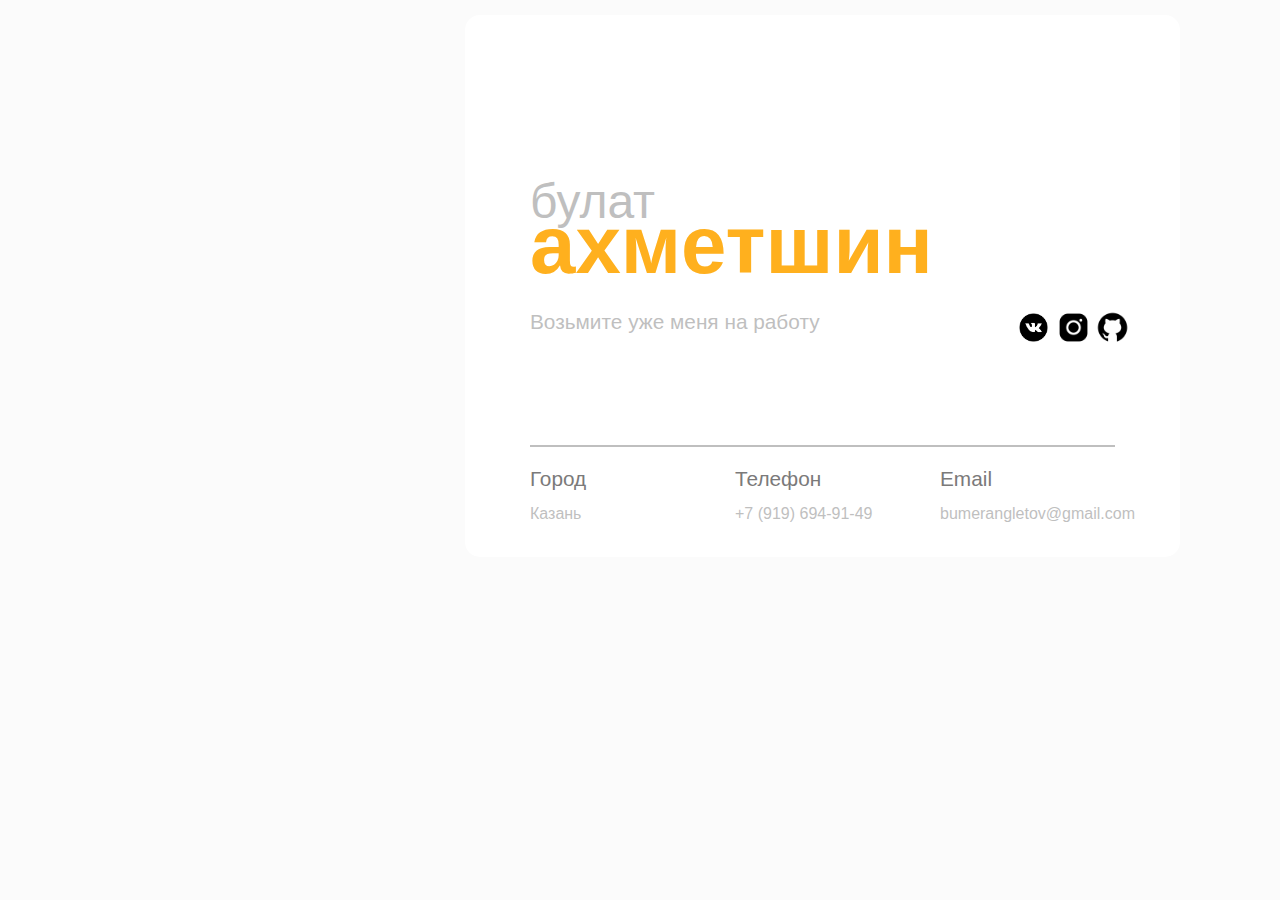
==== index.html @ 5d615b04 "add header block v0.1" ====
<!DOCTYPE html>
<html lang="en">
<head>
    <meta charset="UTF-8">
    <title>Title</title>
    <link rel="stylesheet" href="https://stackpath.bootstrapcdn.com/bootstrap/4.5.2/css/bootstrap.min.css" integrity="sha384-JcKb8q3iqJ61gNV9KGb8thSsNjpSL0n8PARn9HuZOnIxN0hoP+VmmDGMN5t9UJ0Z" crossorigin="anonymous">
    <link rel="stylesheet" href="indexStyles.css">
</head>
<body>
    <div class="container">

        <div class="block-header">
            <div class="row">

                <div class="col-md-4">
                    <div class="block_header_left_section">

                    </div>
                </div>

                <div class="col-md-8">
                    <div class="block_header_right_section">

                        <header class="container-fluid block_header_right_section_header">

                            <div class="row">
                                <div class="col-md-8">
                                    <h1 id="name">булат<br><span id="surname"><strong>ахметшин</strong></span></h1>
                                </div>
                            </div>

                            <div class="row mt-4">
                                <div class="col-md-8">
                                    <h3 id="hopes">Возьмите уже меня на работу</h3>
                                </div>
                                <div class="col-md-4">
                                    <div class="row">
                                        <div class="block_header_right_section_header_social">
                                            <a href=""><img src="img/vk-circled.png" width="35" height="35"></a>
                                            <a href=""><img src="img/instagram-new.png" width="35" height="35"></a>
                                            <a href=""><img src="img/github.png" width="35" height="35"></a>
                                        </div>
                                    </div>
                                </div>
                            </div>

                            <div class="block_header_right_section_footer">
                                <div class="row">
                                    <div class="col-md-4">
                                        <h3 class="footer_h3">Город</h3>
                                        <p class="footer_p">Казань</p>
                                    </div>
                                    <div class="col-md-4">
                                        <h3 class="footer_h3">Телефон</h3>
                                        <p class="footer_p">+7 (919) 694-91-49</p>
                                    </div>
                                    <div class="col-md-4">
                                        <h3 class="footer_h3">Email</h3>
                                        <p class="footer_p">bumerangletov@gmail.com</p>
                                    </div>
                                </div>
                            </div>

                        </header>

                    </div>

                </div>

            </div>
        </div>
    </div>

    <script src="https://stackpath.bootstrapcdn.com/bootstrap/4.5.2/js/bootstrap.min.js" integrity="sha384-B4gt1jrGC7Jh4AgTPSdUtOBvfO8shuf57BaghqFfPlYxofvL8/KUEfYiJOMMV+rV" crossorigin="anonymous"></script>
</body>
</html>
---- indexStyles.css ----
* {
    margin: 0;
    padding: 0;
}

body {
    background-color: #fbfbfb;
}

.block_header_right_section {
    padding: 15px 50px;
    border-radius: 15px;
    margin-top: 15px;
    margin-right: 15px;
    background-color: white;
}

.block_header_right_section_header {
    margin-top: 150px;
    font-family: "Bahnschrift", sans-serif;
}

#name {
    font-size: 3em;
    color: #bfbfbf;
    padding-bottom: 0;
    line-height: 90%;
}

#surname {
    padding: 0;
    margin-top: 0;
    font-size: 1.7em;
    color: #ffb01e;
}

#hopes {
    color: #bfbfbf;
    font-size: 1.3em;
}

.block_header_right_section_footer {
    border-top: 2px solid #bfbfbf;
    margin-top: 100px;
}

.footer_h3 {
    font-size: 1.3em;
    margin-top: 20px;
    color: #7b7a7a;
}

.footer_p {
    color: #bfbfbf;
    margin-top: 10px;
}

.block_header_right_section_header_social {
    margin-left: auto;
}
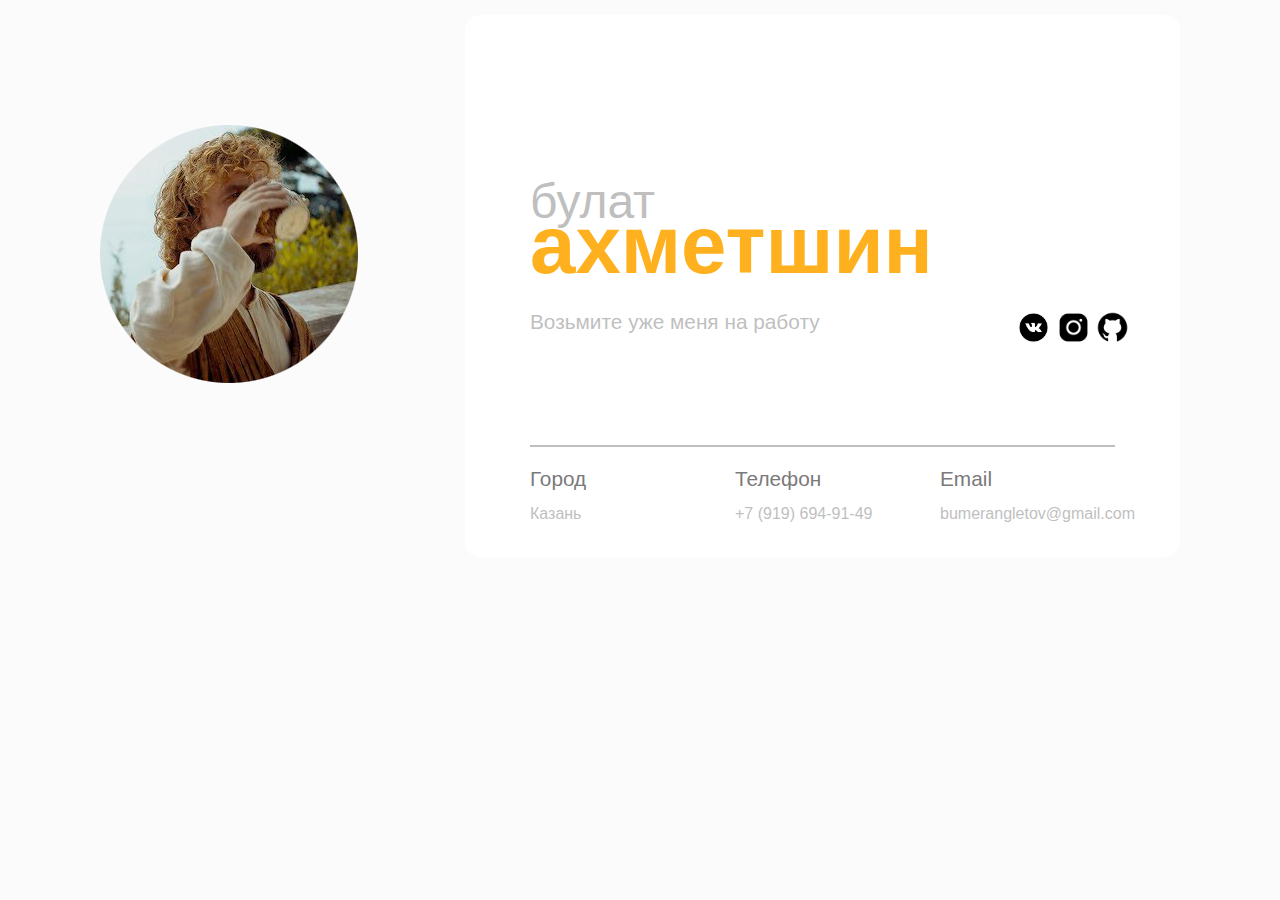
==== commit 63db230d: "added main image" ====
--- a/index.html
+++ b/index.html
@@ -12,9 +12,11 @@
         <div class="block-header">
             <div class="row">
 
-                <div class="col-md-4">
+                <div class="col-sm-12 col-md-4">
                     <div class="block_header_left_section">
-
+                        <div class="col-md-12">
+                            <img class="" src="img/forCV.png">
+                        </div>
                     </div>
                 </div>
 
--- a/indexStyles.css
+++ b/indexStyles.css
@@ -5,6 +5,10 @@
 
 body {
     background-color: #fbfbfb;
+}
+
+.block_header_left_section {
+    margin-top: 125px;
 }
 
 .block_header_right_section {
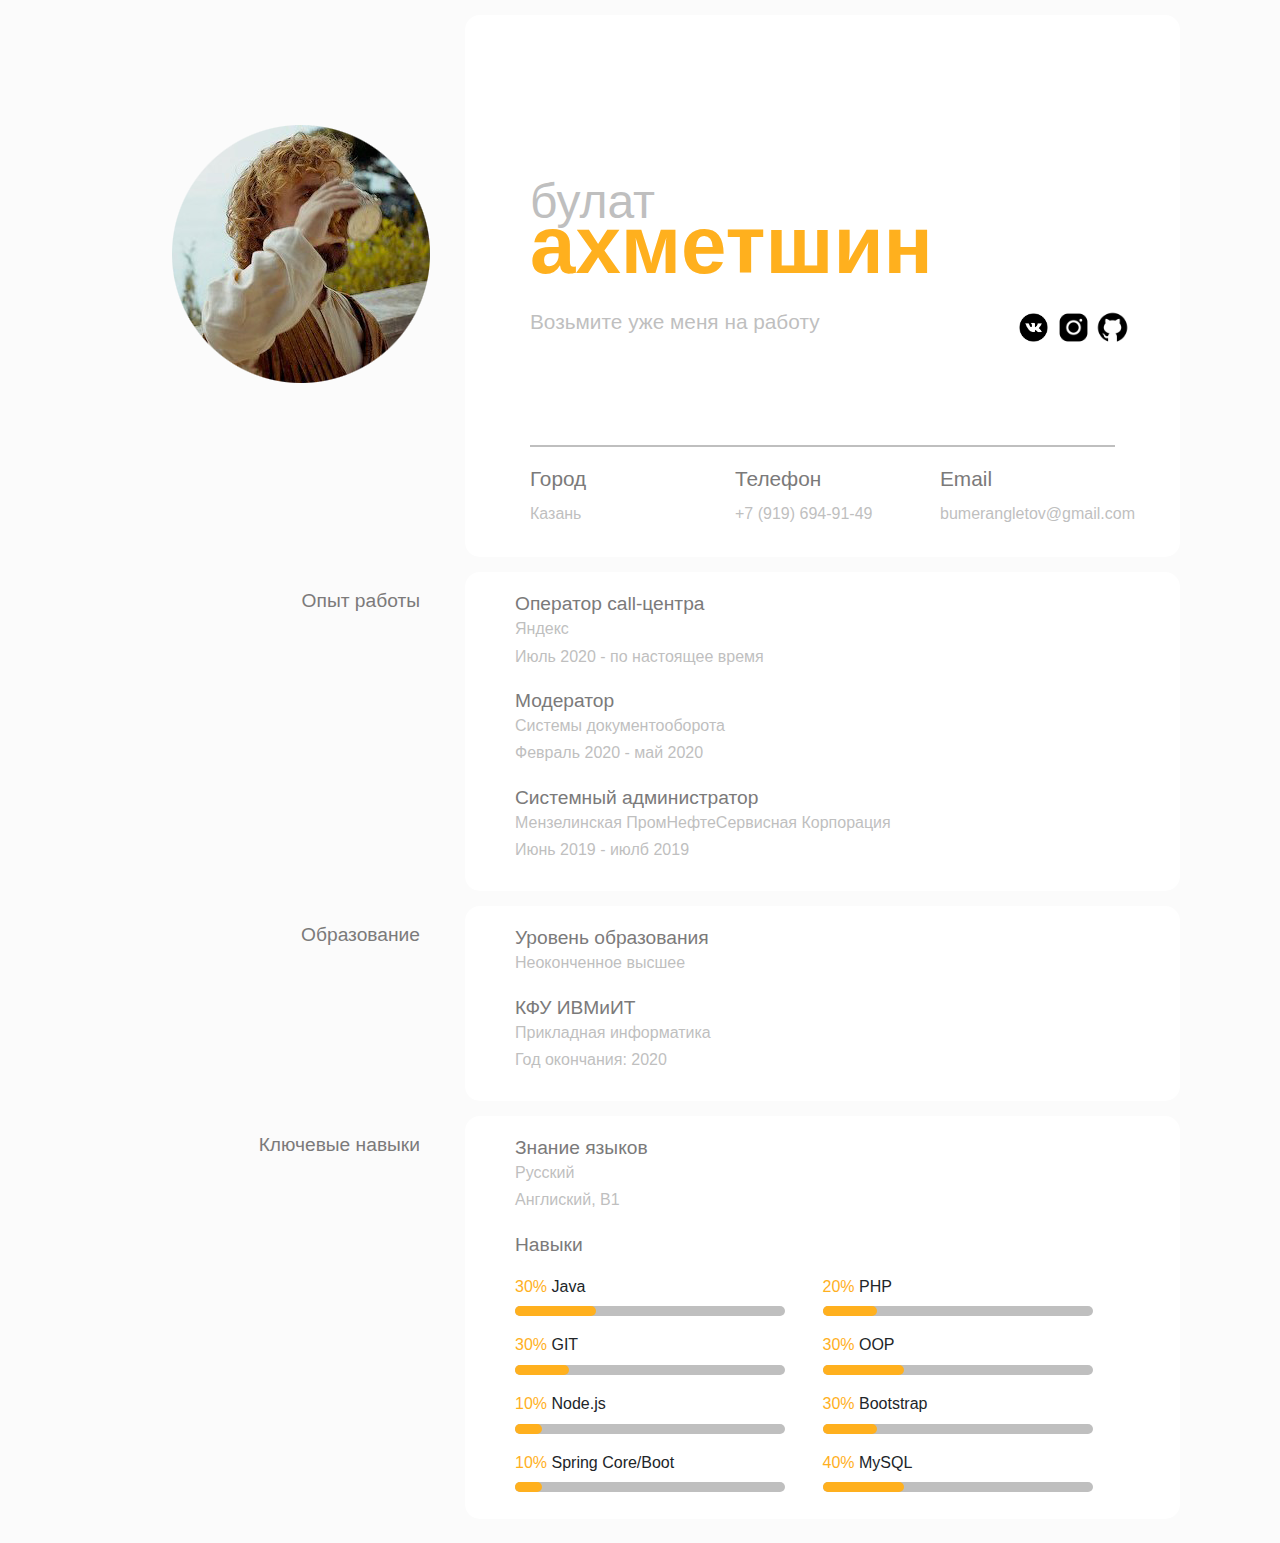
==== commit 7eab3d66: "vse rabotaet" ====
--- a/index.html
+++ b/index.html
@@ -2,7 +2,7 @@
 <html lang="en">
 <head>
     <meta charset="UTF-8">
-    <title>Title</title>
+    <title>Мое резюме</title>
     <link rel="stylesheet" href="https://stackpath.bootstrapcdn.com/bootstrap/4.5.2/css/bootstrap.min.css" integrity="sha384-JcKb8q3iqJ61gNV9KGb8thSsNjpSL0n8PARn9HuZOnIxN0hoP+VmmDGMN5t9UJ0Z" crossorigin="anonymous">
     <link rel="stylesheet" href="indexStyles.css">
 </head>
@@ -12,15 +12,13 @@
         <div class="block-header">
             <div class="row">
 
-                <div class="col-sm-12 col-md-4">
+                <div class="col-12 col-sm-12 col-md-8 col-lg-4">
                     <div class="block_header_left_section">
-                        <div class="col-md-12">
-                            <img class="" src="img/forCV.png">
-                        </div>
-                    </div>
-                </div>
-
-                <div class="col-md-8">
+                        <img class="" src="img/forCV.png" alt="ето я">
+                    </div>
+                </div>
+
+                <div class="col-12 col-sm-12 col-lg-8">
                     <div class="block_header_right_section">
 
                         <header class="container-fluid block_header_right_section_header">
@@ -38,9 +36,9 @@
                                 <div class="col-md-4">
                                     <div class="row">
                                         <div class="block_header_right_section_header_social">
-                                            <a href=""><img src="img/vk-circled.png" width="35" height="35"></a>
-                                            <a href=""><img src="img/instagram-new.png" width="35" height="35"></a>
-                                            <a href=""><img src="img/github.png" width="35" height="35"></a>
+                                            <a href="https://vk.com/helloooo_world"><img src="img/vk-circled.png" width="35" height="35"></a>
+                                            <a href="https://www.instagram.com/frank_green19/?hl=ru"><img src="img/instagram-new.png" width="35" height="35"></a>
+                                            <a href="https://github.com/FrankGreen19?tab=repositories"><img src="img/github.png" width="35" height="35"></a>
                                         </div>
                                     </div>
                                 </div>
@@ -71,8 +69,164 @@
 
             </div>
         </div>
+
+        <div class="block_main">
+            <div class="container-fluid">
+            </div>
+            <div class="row">
+
+                <div class="col-sm-12 col-md-8 col-lg-4">
+                    <div class="block_main_left_section">
+                        <h5 class="block_main_left_section_header">Опыт работы</h5>
+                    </div>
+                </div>
+
+                <div class="col-sm-12 col-md-12 col-lg-8">
+                    <div class="block_main_right_section">
+                        <div class="work_block">
+
+                            <h5 class="work_block_h5">Оператор call-центра</h5>
+                            <p>Яндекс</p>
+                            <p>Июль 2020 - по настоящее время</p>
+                            <br>
+
+                            <h5 class="work_block_h5">Модератор</h5>
+                            <p>Системы документооборота</p>
+                            <p>Февраль 2020 - май 2020</p>
+                            <br>
+
+                            <h5 class="work_block_h5">Системный администратор</h5>
+                            <p>Мензелинская ПромНефтеСервисная Корпорация</p>
+                            <p>Июнь 2019 - июлб 2019</p>
+
+                        </div>
+
+                    </div>
+                </div>
+
+            </div>
+
+            <div class="row">
+                <div class="col-12 col-sm-12 col-md-8 col-lg-4">
+                    <div class="block_main_left_section">
+                        <h3 class="block_main_left_section_header">Образование</h3>
+                    </div>
+                </div>
+
+                <div class="col-12 col-sm-12 col-md-12 col-lg-8">
+                    <div class="block_main_right_section">
+                        <div class="work_block">
+                            <h5 class="work_block_h5">Уровень образования</h5>
+                            <p>Неоконченное высшее</p>
+                            <br>
+
+                            <h5 class="work_block_h5">КФУ ИВМиИТ</h5>
+                            <p>Прикладная информатика</p>
+                            <p>Год окончания: 2020</p>
+                        </div>
+                    </div>
+                </div>
+            </div>
+
+            <div class="row">
+                <div class="col-12 col-sm-12 col-md-8 col-lg-4">
+                    <div class="block_main_left_section">
+                        <h3 class="block_main_left_section_header">Ключевые навыки</h3>
+                    </div>
+                </div>
+
+                <div class="col-12 col-sm-12 col-md-12 col-lg-8">
+                    <div class="block_main_right_section">
+                        <div class="work_block">
+                            <h5 class="work_block_h5">Знание языков</h5>
+                            <p>Русский</p>
+                            <p>Англиский, B1</p>
+                            <br>
+
+                            <h5 class="work_block_h5">Навыки</h5>
+
+                        </div>
+
+                        <div class="row">
+
+                            <div class="col-sm-8 col-md-6 col-lg-6">
+                                <div class="skills_block">
+                                    <p><span style="color: #ffb01e">30%</span>  Java</p>
+                                    <div class="scale">
+                                        <div class="fullness java">
+                                        </div>
+                                    </div>
+                                    <br>
+                                </div>
+                                <div class="skills_block">
+                                    <p><span style="color: #ffb01e">30%</span>  GIT</p>
+                                    <div class="scale">
+                                        <div class="fullness php">
+                                        </div>
+                                    </div>
+                                    <br>
+                                </div>
+                                <div class="skills_block">
+                                    <p><span style="color: #ffb01e">10%</span>  Node.js</p>
+                                    <div class="scale">
+                                        <div class="fullness node">
+                                        </div>
+                                    </div>
+                                    <br>
+                                </div>
+                                <div class="skills_block">
+                                    <p><span style="color: #ffb01e">10%</span> Spring Core/Boot</p>
+                                    <div class="scale">
+                                        <div class="fullness node">
+                                        </div>
+                                    </div>
+                                    <br>
+                                </div>
+                            </div>
+
+                            <div class="col-md-6>">
+                                <div class="skills_block">
+                                    <p><span style="color: #ffb01e">20%</span>  PHP</p>
+                                    <div class="scale">
+                                        <div class="fullness php">
+                                        </div>
+                                    </div>
+                                    <br>
+                                </div>
+                                <div class="skills_block">
+                                    <p><span style="color: #ffb01e">30%</span>  OOP</p>
+                                    <div class="scale">
+                                        <div class="fullness oop">
+                                        </div>
+                                    </div>
+                                    <br>
+                                </div>
+                                <div class="skills_block">
+                                    <p><span style="color: #ffb01e">30%</span>  Bootstrap</p>
+                                    <div class="scale">
+                                        <div class="fullness php">
+                                        </div>
+                                    </div>
+                                    <br>
+                                </div>
+                                <div class="skills_block">
+                                    <p><span style="color: #ffb01e">40%</span>  MySQL</p>
+                                    <div class="scale">
+                                        <div class="fullness sql">
+                                        </div>
+                                    </div>
+                                    <br>
+                                </div>
+                            </div>
+                        </div>
+
+                    </div>
+                </div>
+            </div>
+
+        </div>
+        <br>
     </div>
 
-    <script src="https://stackpath.bootstrapcdn.com/bootstrap/4.5.2/js/bootstrap.min.js" integrity="sha384-B4gt1jrGC7Jh4AgTPSdUtOBvfO8shuf57BaghqFfPlYxofvL8/KUEfYiJOMMV+rV" crossorigin="anonymous"></script>
 </body>
 </html>--- a/indexStyles.css
+++ b/indexStyles.css
@@ -7,8 +7,14 @@
     background-color: #fbfbfb;
 }
 
+/*
+   ************************ Шапка ************************
+*/
+
 .block_header_left_section {
+    text-align: right;
     margin-top: 125px;
+    margin-right: 5px;
 }
 
 .block_header_right_section {
@@ -61,4 +67,84 @@
 
 .block_header_right_section_header_social {
     margin-left: auto;
+}
+
+/*
+    ************************ Мэйн ***************************
+*/
+
+.block_main_right_section {
+    padding: 20px 50px;
+    border-radius: 15px;
+    margin-top: 15px;
+    margin-right: 15px;
+    background-color: white;
+}
+
+.block_main_left_section {
+    text-align: right;
+    margin-top: 32px;
+    margin-right: 15px;
+}
+
+.block_main_left_section_header {
+    position: relative;
+    font-size: 1.2em;
+    margin-right: auto;
+    color: #7b7a7a;
+}
+
+.work_block {
+    line-height: 70%;
+    color: #bfbfbf;
+}
+
+.work_block_h5 {
+    font-size: 1.2em;
+    color: #7b7a7a;
+}
+
+.skills_block {
+    margin-top: 20px;
+    margin-right: 20px;
+    line-height: 40%;
+}
+
+.scale{
+    width: 270px;
+    height: 10px;
+    background: #bfbfbf;
+    border-radius: 10px;
+}
+.fullness{
+    height: 100%;
+    background: #ffb01e;
+    border-radius: 10px;
+}
+
+.java{
+    width: 30%;
+}
+
+.php {
+    width: 20%;
+}
+
+.oop {
+    width: 30%;
+}
+
+.node {
+    width: 10%;
+}
+
+.sql {
+    width: 30%;
+}
+
+@media (max-width: 576px) {
+    .block_header_left_section {
+        text-align: center;
+        margin: 40px;
+    }
 }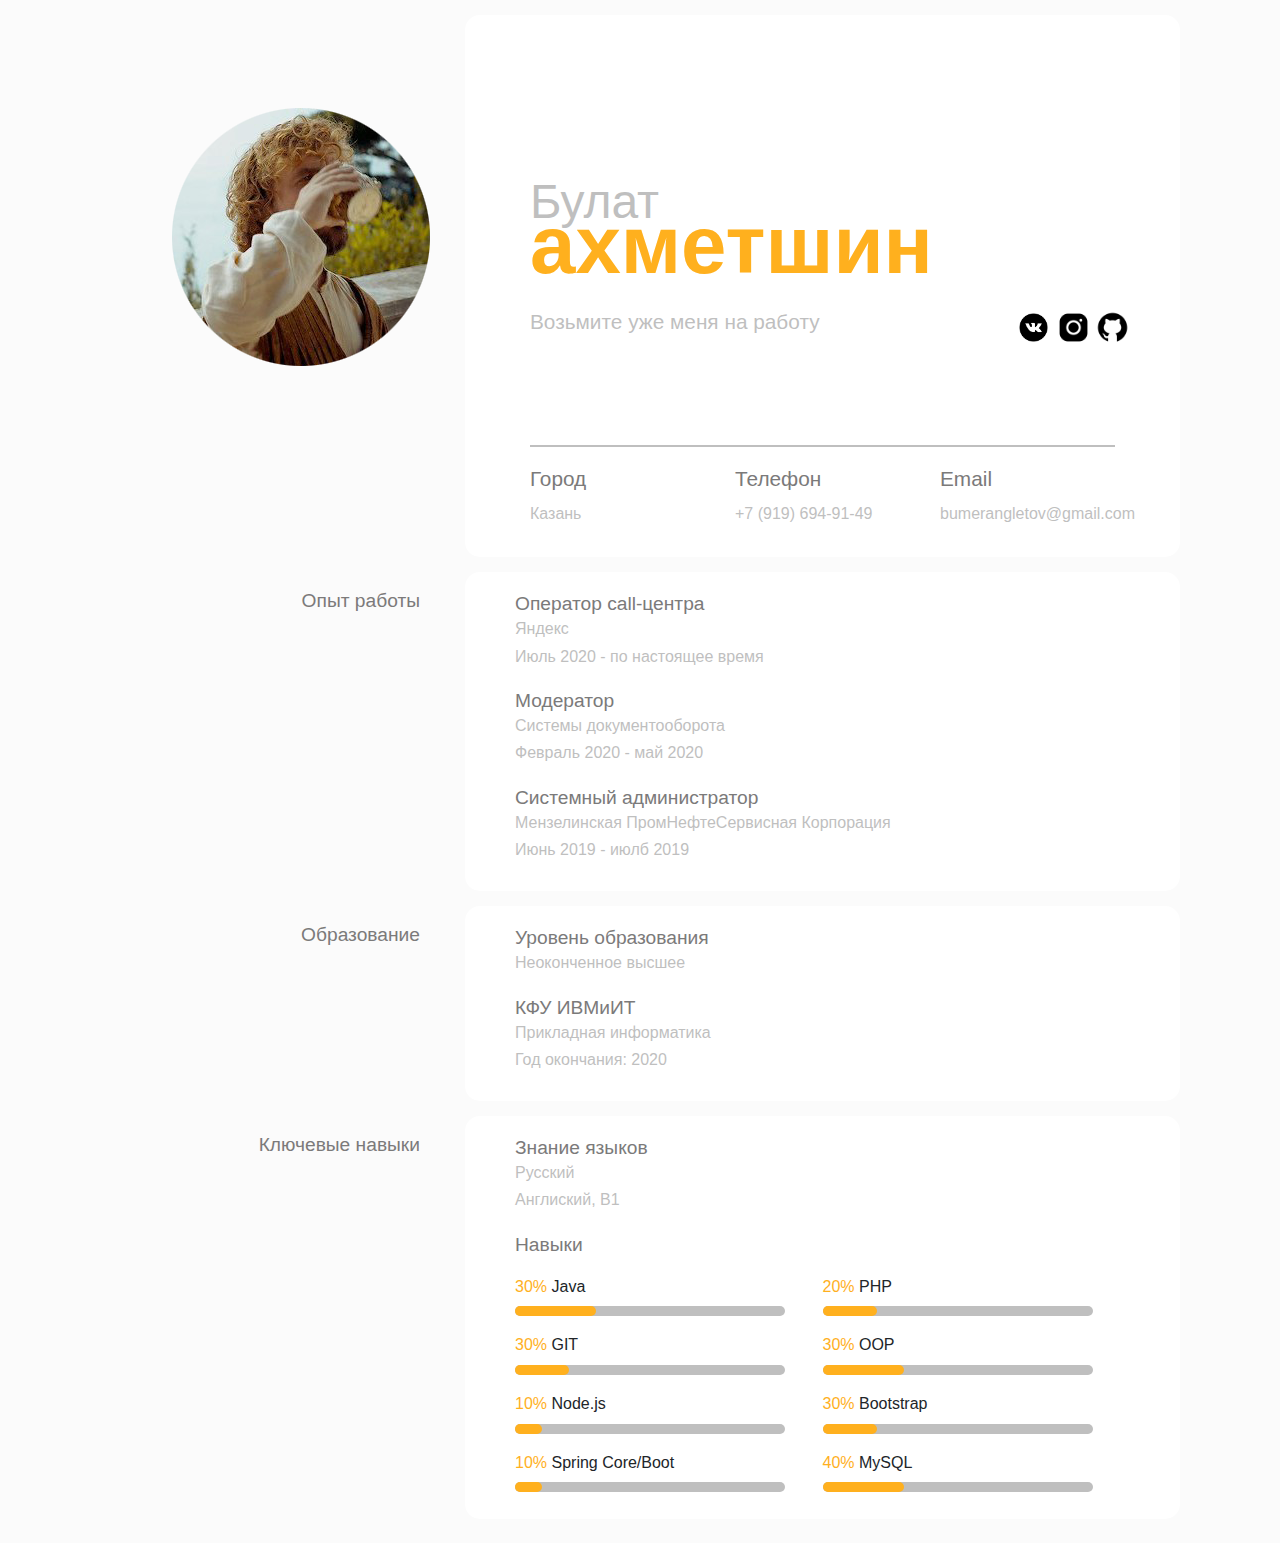
==== commit f47b9f56: "razmetka norm ura2" ====
--- a/index.html
+++ b/index.html
@@ -12,20 +12,20 @@
         <div class="block-header">
             <div class="row">
 
-                <div class="col-12 col-sm-12 col-md-8 col-lg-4">
+                <div class="col-lg-4 my-5 mx-auto w-auto">
                     <div class="block_header_left_section">
                         <img class="" src="img/forCV.png" alt="ето я">
                     </div>
                 </div>
 
-                <div class="col-12 col-sm-12 col-lg-8">
+                <div class="col-lg-8">
                     <div class="block_header_right_section">
 
                         <header class="container-fluid block_header_right_section_header">
 
                             <div class="row">
                                 <div class="col-md-8">
-                                    <h1 id="name">булат<br><span id="surname"><strong>ахметшин</strong></span></h1>
+                                    <h1 id="name">Булат<br><span id="surname"><strong>ахметшин</strong></span></h1>
                                 </div>
                             </div>
 
@@ -75,13 +75,13 @@
             </div>
             <div class="row">
 
-                <div class="col-sm-12 col-md-8 col-lg-4">
+                <div class="col-lg-4 mx-auto w-auto">
                     <div class="block_main_left_section">
                         <h5 class="block_main_left_section_header">Опыт работы</h5>
                     </div>
                 </div>
 
-                <div class="col-sm-12 col-md-12 col-lg-8">
+                <div class="col-lg-8">
                     <div class="block_main_right_section">
                         <div class="work_block">
 
@@ -107,13 +107,13 @@
             </div>
 
             <div class="row">
-                <div class="col-12 col-sm-12 col-md-8 col-lg-4">
+                <div class="col-lg-4 mx-auto w-auto">
                     <div class="block_main_left_section">
                         <h3 class="block_main_left_section_header">Образование</h3>
                     </div>
                 </div>
 
-                <div class="col-12 col-sm-12 col-md-12 col-lg-8">
+                <div class="col-lg-8">
                     <div class="block_main_right_section">
                         <div class="work_block">
                             <h5 class="work_block_h5">Уровень образования</h5>
@@ -129,13 +129,13 @@
             </div>
 
             <div class="row">
-                <div class="col-12 col-sm-12 col-md-8 col-lg-4">
+                <div class="col-lg-4 mx-auto w-auto">
                     <div class="block_main_left_section">
                         <h3 class="block_main_left_section_header">Ключевые навыки</h3>
                     </div>
                 </div>
 
-                <div class="col-12 col-sm-12 col-md-12 col-lg-8">
+                <div class="col-lg-8">
                     <div class="block_main_right_section">
                         <div class="work_block">
                             <h5 class="work_block_h5">Знание языков</h5>
@@ -228,5 +228,8 @@
         <br>
     </div>
 
+    <script src="https://code.jquery.com/jquery-3.5.1.slim.min.js" integrity="sha384-DfXdz2htPH0lsSSs5nCTpuj/zy4C+OGpamoFVy38MVBnE+IbbVYUew+OrCXaRkfj" crossorigin="anonymous"></script>
+    <script src="https://cdn.jsdelivr.net/npm/popper.js@1.16.1/dist/umd/popper.min.js" integrity="sha384-9/reFTGAW83EW2RDu2S0VKaIzap3H66lZH81PoYlFhbGU+6BZp6G7niu735Sk7lN" crossorigin="anonymous"></script>
+    <script src="https://stackpath.bootstrapcdn.com/bootstrap/4.5.2/js/bootstrap.min.js" integrity="sha384-B4gt1jrGC7Jh4AgTPSdUtOBvfO8shuf57BaghqFfPlYxofvL8/KUEfYiJOMMV+rV" crossorigin="anonymous"></script>
 </body>
 </html>--- a/indexStyles.css
+++ b/indexStyles.css
@@ -13,7 +13,7 @@
 
 .block_header_left_section {
     text-align: right;
-    margin-top: 125px;
+    margin-top: 60px;
     margin-right: 5px;
 }
 
@@ -144,7 +144,6 @@
 
 @media (max-width: 576px) {
     .block_header_left_section {
-        text-align: center;
         margin: 40px;
     }
 }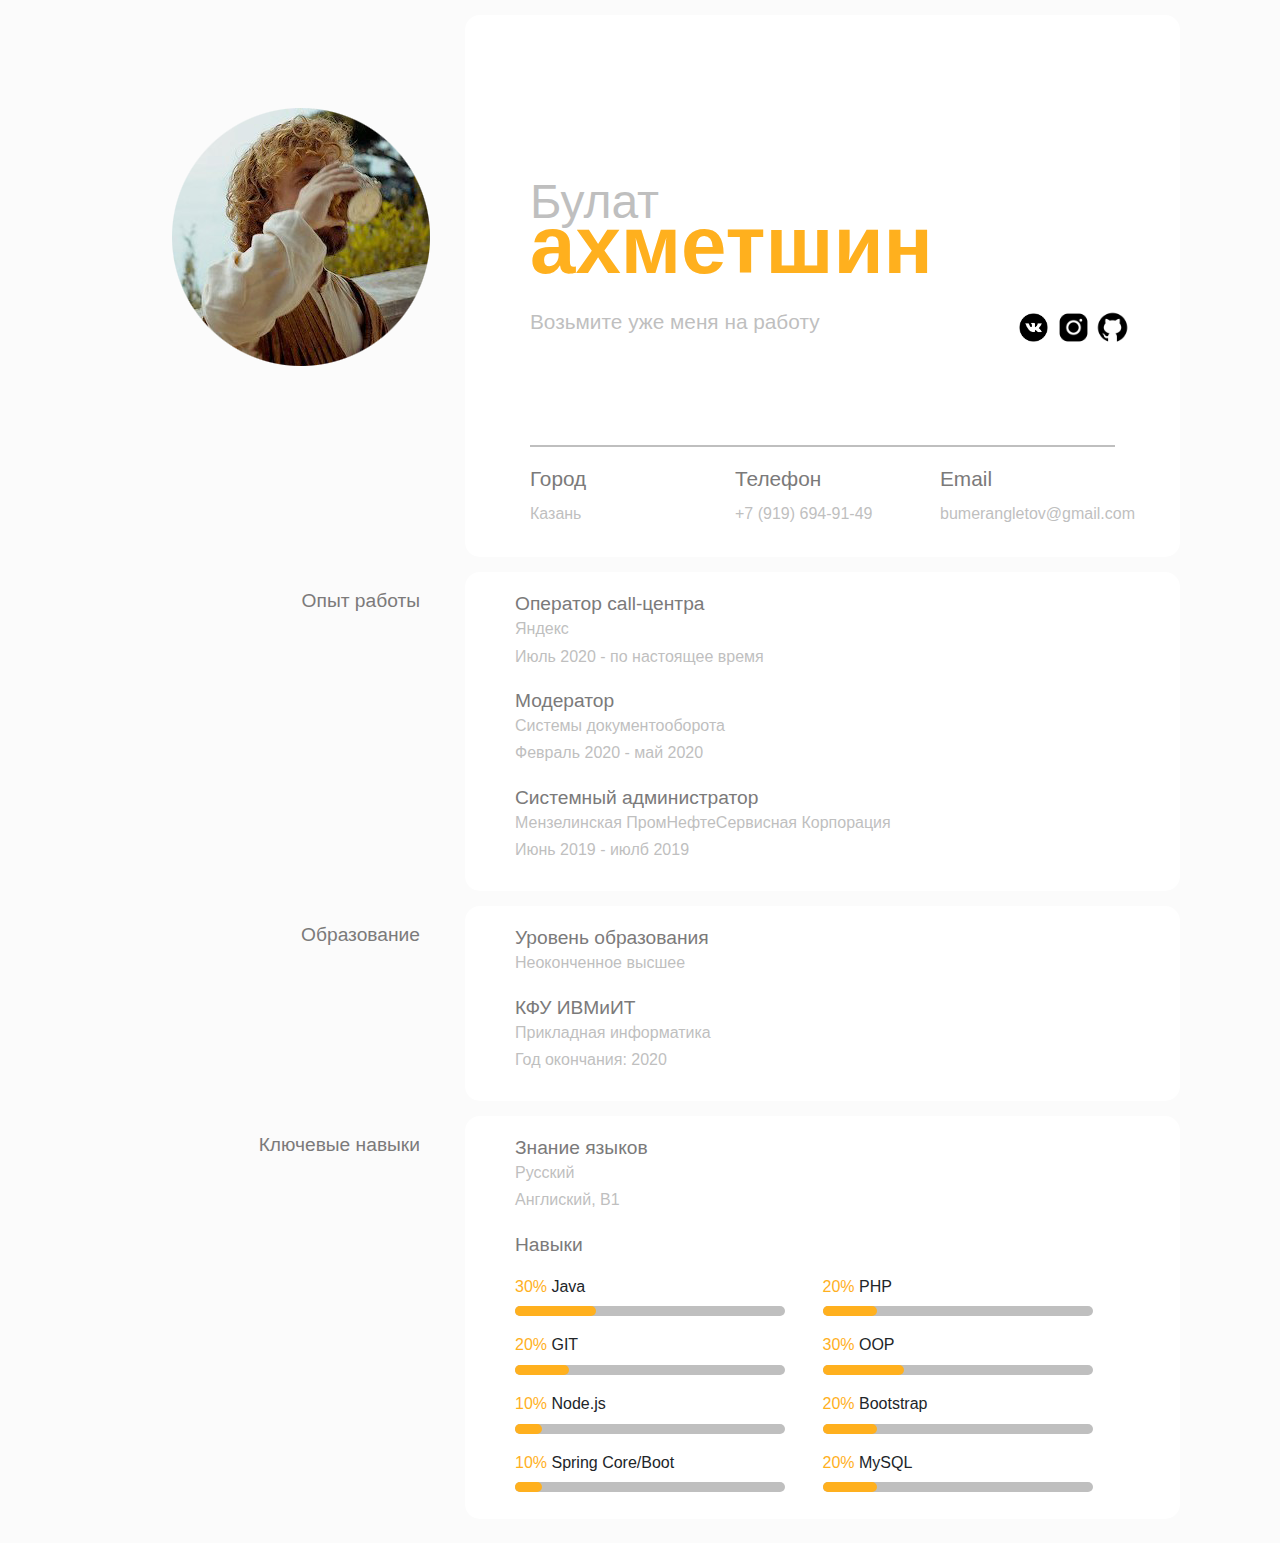
==== commit dcbc8117: "razmetka norm ura" ====
--- a/index.html
+++ b/index.html
@@ -2,7 +2,7 @@
 <html lang="en">
 <head>
     <meta charset="UTF-8">
-    <title>Мое резюме</title>
+    <title>MyCV</title>
     <link rel="stylesheet" href="https://stackpath.bootstrapcdn.com/bootstrap/4.5.2/css/bootstrap.min.css" integrity="sha384-JcKb8q3iqJ61gNV9KGb8thSsNjpSL0n8PARn9HuZOnIxN0hoP+VmmDGMN5t9UJ0Z" crossorigin="anonymous">
     <link rel="stylesheet" href="indexStyles.css">
 </head>
@@ -151,7 +151,7 @@
 
                             <div class="col-sm-8 col-md-6 col-lg-6">
                                 <div class="skills_block">
-                                    <p><span style="color: #ffb01e">30%</span>  Java</p>
+                                    <p><span style="color: #ffb01e">30% </span>Java</p>
                                     <div class="scale">
                                         <div class="fullness java">
                                         </div>
@@ -159,15 +159,15 @@
                                     <br>
                                 </div>
                                 <div class="skills_block">
-                                    <p><span style="color: #ffb01e">30%</span>  GIT</p>
-                                    <div class="scale">
-                                        <div class="fullness php">
-                                        </div>
-                                    </div>
-                                    <br>
-                                </div>
-                                <div class="skills_block">
-                                    <p><span style="color: #ffb01e">10%</span>  Node.js</p>
+                                    <p><span style="color: #ffb01e">20% </span>GIT</p>
+                                    <div class="scale">
+                                        <div class="fullness php">
+                                        </div>
+                                    </div>
+                                    <br>
+                                </div>
+                                <div class="skills_block">
+                                    <p><span style="color: #ffb01e">10% </span>  Node.js</p>
                                     <div class="scale">
                                         <div class="fullness node">
                                         </div>
@@ -175,7 +175,7 @@
                                     <br>
                                 </div>
                                 <div class="skills_block">
-                                    <p><span style="color: #ffb01e">10%</span> Spring Core/Boot</p>
+                                    <p><span style="color: #ffb01e">10% </span> Spring Core/Boot</p>
                                     <div class="scale">
                                         <div class="fullness node">
                                         </div>
@@ -186,33 +186,33 @@
 
                             <div class="col-md-6>">
                                 <div class="skills_block">
-                                    <p><span style="color: #ffb01e">20%</span>  PHP</p>
-                                    <div class="scale">
-                                        <div class="fullness php">
-                                        </div>
-                                    </div>
-                                    <br>
-                                </div>
-                                <div class="skills_block">
-                                    <p><span style="color: #ffb01e">30%</span>  OOP</p>
-                                    <div class="scale">
-                                        <div class="fullness oop">
-                                        </div>
-                                    </div>
-                                    <br>
-                                </div>
-                                <div class="skills_block">
-                                    <p><span style="color: #ffb01e">30%</span>  Bootstrap</p>
-                                    <div class="scale">
-                                        <div class="fullness php">
-                                        </div>
-                                    </div>
-                                    <br>
-                                </div>
-                                <div class="skills_block">
-                                    <p><span style="color: #ffb01e">40%</span>  MySQL</p>
-                                    <div class="scale">
-                                        <div class="fullness sql">
+                                    <p><span style="color: #ffb01e">20% </span>PHP</p>
+                                    <div class="scale">
+                                        <div class="fullness php">
+                                        </div>
+                                    </div>
+                                    <br>
+                                </div>
+                                <div class="skills_block">
+                                    <p><span style="color: #ffb01e">30% </span>OOP</p>
+                                    <div class="scale">
+                                        <div class="fullness java">
+                                        </div>
+                                    </div>
+                                    <br>
+                                </div>
+                                <div class="skills_block">
+                                    <p><span style="color: #ffb01e">20% </span>Bootstrap</p>
+                                    <div class="scale">
+                                        <div class="fullness php">
+                                        </div>
+                                    </div>
+                                    <br>
+                                </div>
+                                <div class="skills_block">
+                                    <p><span style="color: #ffb01e">20% </span>MySQL</p>
+                                    <div class="scale">
+                                        <div class="fullness php">
                                         </div>
                                     </div>
                                     <br>
